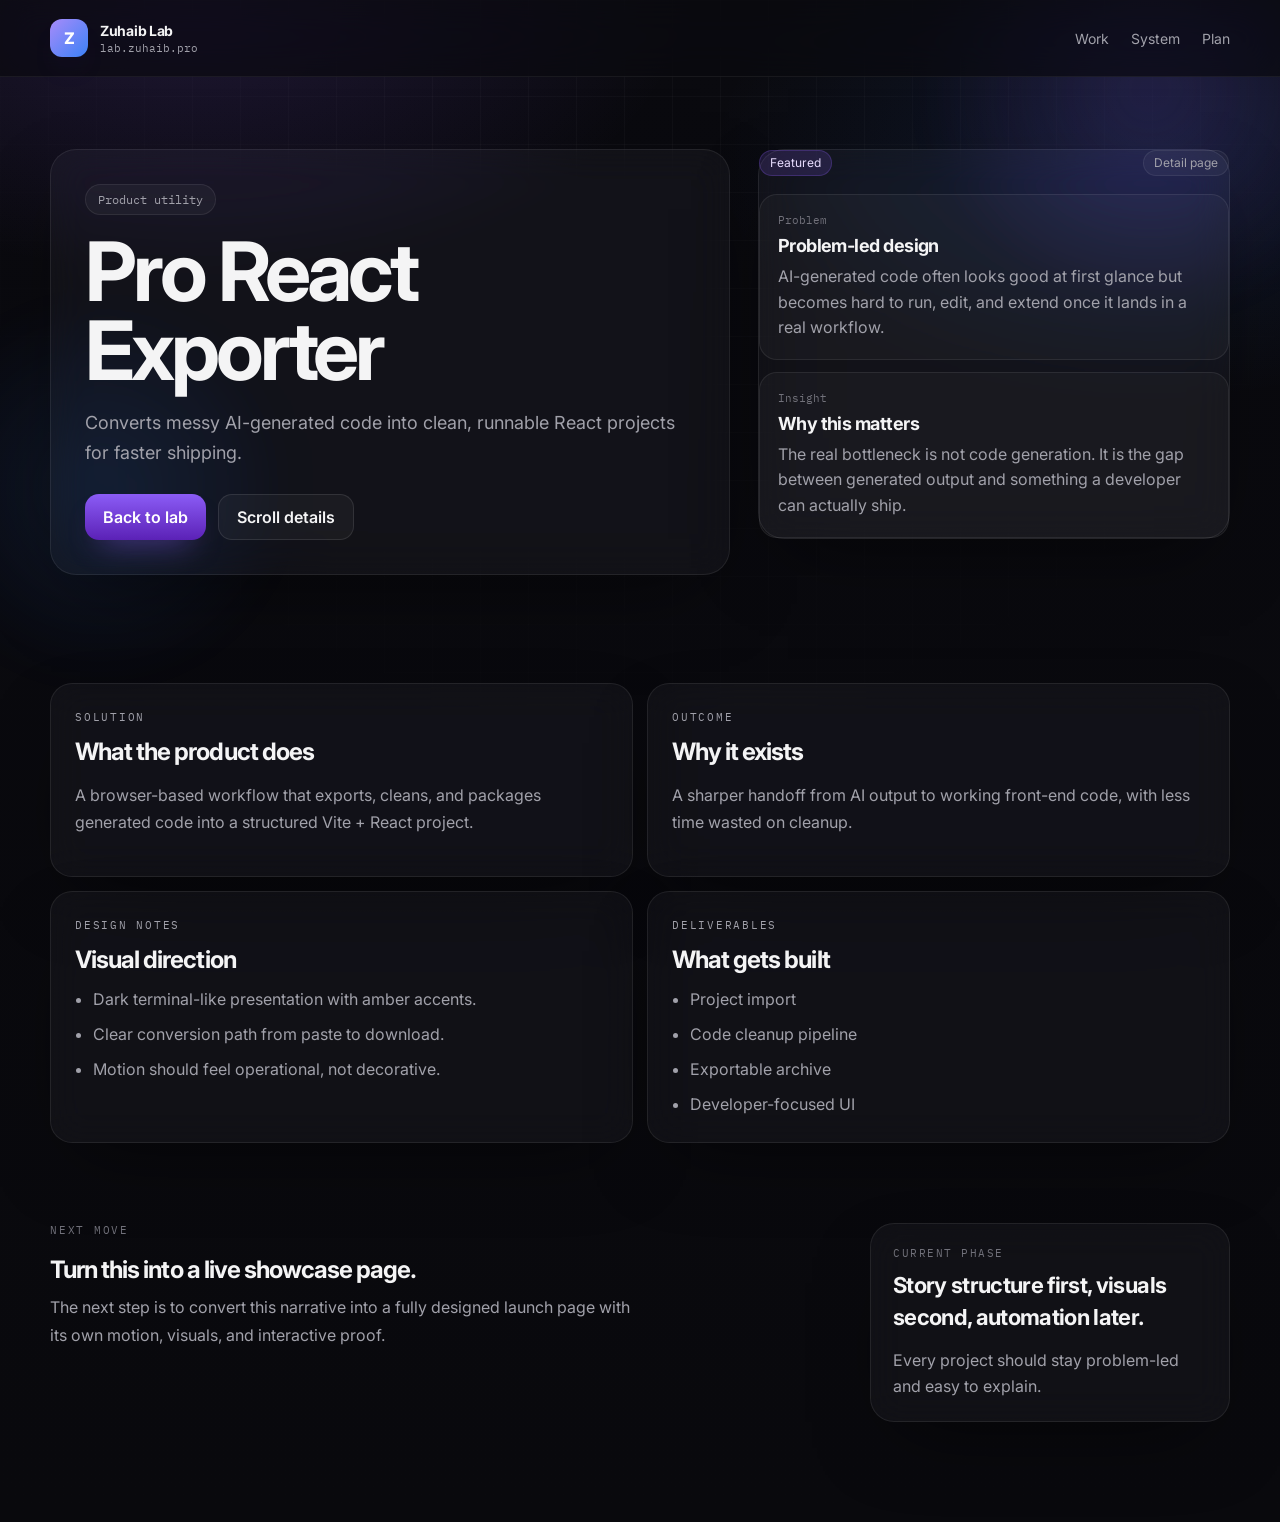
==== project.html @ be7b9909 "Initial lab shell" ====
<!doctype html>
<html lang="en">
  <head>
    <meta charset="utf-8" />
    <meta name="viewport" content="width=device-width, initial-scale=1" />
    <meta name="theme-color" content="#0a0a0f" />
    <title>Lab Project | Zuhaib Akram</title>
    <meta name="description" content="Project detail page for lab.zuhaib.pro" />
    <link rel="preconnect" href="https://fonts.googleapis.com" />
    <link rel="preconnect" href="https://fonts.gstatic.com" crossorigin />
    <link
      href="https://fonts.googleapis.com/css2?family=Inter:wght@400;500;600;700;800&family=IBM+Plex+Mono:wght@400;500;600&display=swap"
      rel="stylesheet"
    />
    <link rel="stylesheet" href="./styles.css" />
  </head>
  <body class="project-page">
    <div class="bg-grid"></div>
    <div class="bg-orb orb-a"></div>
    <div class="bg-orb orb-b"></div>

    <header class="topbar">
      <div class="wrap topbar-inner">
        <a class="brand" href="./index.html">
          <span class="brand-mark">Z</span>
          <span>
            <strong>Zuhaib Lab</strong>
            <small>lab.zuhaib.pro</small>
          </span>
        </a>
        <nav class="nav">
          <a href="./index.html#work">Work</a>
          <a href="./index.html#system">System</a>
          <a href="./index.html#plan">Plan</a>
        </nav>
      </div>
    </header>

    <main class="project-shell">
      <section class="project-hero">
        <div class="wrap project-hero-grid">
          <div class="project-hero-copy">
            <p class="eyebrow" id="project-category">Loading category...</p>
            <h1 id="project-title">Loading project...</h1>
            <p class="lede" id="project-summary"></p>
            <div class="hero-actions">
              <a class="btn btn-primary" href="./index.html#work">Back to lab</a>
              <a class="btn btn-secondary" href="#details">Scroll details</a>
            </div>
          </div>

          <aside class="project-hero-panel">
            <div class="panel-head">
              <span class="panel-pill" id="project-status">Status</span>
              <span class="panel-status">Detail page</span>
            </div>
            <div class="panel-stack">
              <article class="stat-card">
                <span>Problem</span>
                <strong id="project-problem-title">Problem-led design</strong>
                <p id="project-problem"></p>
              </article>
              <article class="stat-card">
                <span>Insight</span>
                <strong>Why this matters</strong>
                <p id="project-insight"></p>
              </article>
            </div>
          </aside>
        </div>
      </section>

      <section class="section" id="details">
        <div class="wrap project-detail-grid">
          <article class="detail-card">
            <p class="kicker">Solution</p>
            <h2>What the product does</h2>
            <p id="project-solution"></p>
          </article>

          <article class="detail-card">
            <p class="kicker">Outcome</p>
            <h2>Why it exists</h2>
            <p id="project-outcome"></p>
          </article>

          <article class="detail-card">
            <p class="kicker">Design notes</p>
            <h2>Visual direction</h2>
            <ul id="project-design-notes"></ul>
          </article>

          <article class="detail-card">
            <p class="kicker">Deliverables</p>
            <h2>What gets built</h2>
            <ul id="project-deliverables"></ul>
          </article>
        </div>
      </section>

      <section class="section">
        <div class="wrap cta-block">
          <div>
            <p class="kicker">Next move</p>
            <h2>Turn this into a live showcase page.</h2>
            <p class="section-copy">
              The next step is to convert this narrative into a fully designed
              launch page with its own motion, visuals, and interactive proof.
            </p>
          </div>
          <div class="cta-box">
            <p>Current phase</p>
            <strong>Story structure first, visuals second, automation later.</strong>
            <span>Every project should stay problem-led and easy to explain.</span>
          </div>
        </div>
      </section>
    </main>

    <script src="./projects-data.js"></script>
    <script src="./project.js"></script>
  </body>
</html>
---- styles.css ----
:root {
  --bg: #0a0a0f;
  --bg-soft: #11111a;
  --surface: rgba(255, 255, 255, 0.04);
  --surface-strong: rgba(255, 255, 255, 0.08);
  --line: rgba(255, 255, 255, 0.08);
  --line-strong: rgba(255, 255, 255, 0.14);
  --text: #f4f4f5;
  --text-soft: #a1a1aa;
  --text-faint: #71717a;
  --accent: #8b5cf6;
  --accent-2: #3b82f6;
  --accent-3: #10b981;
  --warn: #f59e0b;
  --maxw: 1180px;
  --radius-lg: 26px;
  --radius-md: 18px;
  --radius-sm: 14px;
  --shadow: 0 30px 80px -30px rgba(0, 0, 0, 0.6);
  --ease: cubic-bezier(0.22, 1, 0.36, 1);
}

* {
  box-sizing: border-box;
}

html {
  scroll-behavior: smooth;
  -webkit-text-size-adjust: 100%;
}

body {
  margin: 0;
  font-family: "Inter", system-ui, -apple-system, BlinkMacSystemFont, "Segoe UI", sans-serif;
  color: var(--text);
  background:
    radial-gradient(900px 500px at 15% 0%, rgba(139, 92, 246, 0.16), transparent 55%),
    radial-gradient(800px 450px at 90% 10%, rgba(59, 130, 246, 0.12), transparent 55%),
    linear-gradient(180deg, #0a0a0f 0%, #09090d 100%);
  overflow-x: hidden;
  -webkit-font-smoothing: antialiased;
  text-rendering: optimizeLegibility;
}

a {
  color: inherit;
  text-decoration: none;
}

img {
  display: block;
  max-width: 100%;
}

.mono {
  font-family: "IBM Plex Mono", ui-monospace, SFMono-Regular, Menlo, monospace;
}

.wrap {
  width: min(var(--maxw), calc(100% - 40px));
  margin: 0 auto;
}

.bg-grid {
  position: fixed;
  inset: 0;
  background-image:
    linear-gradient(rgba(255, 255, 255, 0.03) 1px, transparent 1px),
    linear-gradient(90deg, rgba(255, 255, 255, 0.03) 1px, transparent 1px);
  background-size: 48px 48px;
  mask-image: radial-gradient(circle at 50% 0%, black 0%, transparent 80%);
  pointer-events: none;
  z-index: -2;
}

.bg-orb {
  position: fixed;
  border-radius: 999px;
  filter: blur(18px);
  pointer-events: none;
  z-index: -1;
  opacity: 0.65;
}

.orb-a {
  width: 540px;
  height: 540px;
  background: radial-gradient(circle, rgba(139, 92, 246, 0.25), transparent 62%);
  top: -180px;
  right: -140px;
}

.orb-b {
  width: 440px;
  height: 440px;
  background: radial-gradient(circle, rgba(59, 130, 246, 0.18), transparent 65%);
  left: -120px;
  top: 30%;
}

.topbar {
  position: sticky;
  top: 0;
  z-index: 20;
  backdrop-filter: blur(18px) saturate(160%);
  background: rgba(10, 10, 15, 0.72);
  border-bottom: 1px solid rgba(255, 255, 255, 0.06);
}

.topbar-inner {
  min-height: 76px;
  display: flex;
  align-items: center;
  justify-content: space-between;
  gap: 20px;
}

.brand {
  display: inline-flex;
  align-items: center;
  gap: 12px;
}

.brand-mark {
  width: 38px;
  height: 38px;
  border-radius: 12px;
  display: grid;
  place-items: center;
  background: linear-gradient(135deg, #a78bfa, #3b82f6);
  color: white;
  font-weight: 800;
  box-shadow: 0 16px 30px -16px rgba(139, 92, 246, 0.7);
}

.brand strong {
  display: block;
  font-size: 14px;
  letter-spacing: -0.02em;
}

.brand small {
  display: block;
  color: var(--text-soft);
  font-family: "IBM Plex Mono", monospace;
  font-size: 11px;
  margin-top: 2px;
}

.nav {
  display: flex;
  align-items: center;
  gap: 22px;
  color: var(--text-soft);
  font-size: 14px;
}

.nav a {
  transition: color 180ms var(--ease), transform 180ms var(--ease);
}

.nav a:hover {
  color: var(--text);
  transform: translateY(-1px);
}

.hero {
  padding: 72px 0 36px;
}

.hero-grid {
  display: grid;
  grid-template-columns: minmax(0, 1.18fr) minmax(320px, 0.82fr);
  gap: 28px;
  align-items: start;
}

.hero-copy,
.hero-panel,
.project-card,
.system-card,
.timeline-item,
.cta-box {
  backdrop-filter: blur(18px) saturate(140%);
  background: rgba(255, 255, 255, 0.035);
  border: 1px solid rgba(255, 255, 255, 0.08);
  box-shadow: var(--shadow);
}

.hero-copy {
  padding: 34px;
  border-radius: var(--radius-lg);
}

.eyebrow {
  margin: 0 0 18px;
  display: inline-flex;
  align-items: center;
  gap: 10px;
  padding: 7px 12px;
  border-radius: 999px;
  background: rgba(255, 255, 255, 0.04);
  border: 1px solid rgba(255, 255, 255, 0.08);
  color: var(--text-soft);
  font-size: 12px;
  font-family: "IBM Plex Mono", monospace;
}

.dot {
  width: 8px;
  height: 8px;
  border-radius: 999px;
  background: var(--accent-3);
  box-shadow: 0 0 0 0 rgba(16, 185, 129, 0.6);
  animation: pulse 1.8s infinite;
}

@keyframes pulse {
  0% { box-shadow: 0 0 0 0 rgba(16, 185, 129, 0.55); }
  70% { box-shadow: 0 0 0 10px rgba(16, 185, 129, 0); }
  100% { box-shadow: 0 0 0 0 rgba(16, 185, 129, 0); }
}

.hero h1 {
  margin: 0;
  font-size: clamp(44px, 6.5vw, 82px);
  line-height: 0.96;
  letter-spacing: -0.05em;
  max-width: 11ch;
}

.hero h1 span {
  color: transparent;
  background: linear-gradient(90deg, #fff, #b4b4c4 55%, #7c3aed 100%);
  -webkit-background-clip: text;
  background-clip: text;
}

.lede {
  max-width: 60ch;
  color: var(--text-soft);
  font-size: 18px;
  line-height: 1.65;
  margin: 18px 0 0;
}

.hero-actions {
  display: flex;
  gap: 12px;
  flex-wrap: wrap;
  margin-top: 26px;
}

.btn {
  display: inline-flex;
  align-items: center;
  justify-content: center;
  min-height: 46px;
  padding: 0 18px;
  border-radius: 14px;
  font-weight: 600;
  transition: transform 180ms var(--ease), border-color 180ms var(--ease), background 180ms var(--ease);
}

.btn:hover {
  transform: translateY(-1px);
}

.btn-primary {
  background: linear-gradient(180deg, #8b5cf6, #5b21b6);
  color: white;
  box-shadow: 0 16px 30px -16px rgba(139, 92, 246, 0.7);
}

.btn-secondary {
  background: rgba(255, 255, 255, 0.04);
  border: 1px solid rgba(255, 255, 255, 0.1);
  color: var(--text);
}

.hero-meta {
  display: grid;
  grid-template-columns: repeat(3, minmax(0, 1fr));
  gap: 12px;
  margin-top: 28px;
}

.hero-meta > div {
  padding: 14px 14px 16px;
  border-radius: 16px;
  background: rgba(255, 255, 255, 0.03);
  border: 1px solid rgba(255, 255, 255, 0.08);
}

.meta-label {
  display: block;
  color: var(--text-faint);
  font-family: "IBM Plex Mono", monospace;
  font-size: 11px;
  text-transform: uppercase;
  letter-spacing: 0.12em;
  margin-bottom: 8px;
}

.hero-meta strong {
  font-size: 14px;
  line-height: 1.35;
}

.hero-panel {
  border-radius: var(--radius-lg);
  padding: 22px;
  position: relative;
  overflow: hidden;
}

.hero-panel::before {
  content: "";
  position: absolute;
  inset: 0;
  background:
    radial-gradient(460px 200px at 80% 0%, rgba(139, 92, 246, 0.12), transparent 60%),
    radial-gradient(360px 180px at 10% 100%, rgba(59, 130, 246, 0.1), transparent 62%);
  pointer-events: none;
}

.panel-head,
.panel-stack,
.cta-block,
.section-head,
.timeline-item {
  position: relative;
  z-index: 1;
}

.panel-head {
  display: flex;
  align-items: center;
  justify-content: space-between;
  gap: 12px;
  margin-bottom: 18px;
}

.panel-pill,
.panel-status,
.status,
.type {
  display: inline-flex;
  align-items: center;
  padding: 6px 10px;
  border-radius: 999px;
  font-size: 12px;
  line-height: 1;
}

.panel-pill,
.status {
  background: rgba(139, 92, 246, 0.16);
  border: 1px solid rgba(139, 92, 246, 0.25);
  color: #e9ddff;
}

.panel-status,
.type {
  background: rgba(255, 255, 255, 0.04);
  border: 1px solid rgba(255, 255, 255, 0.08);
  color: var(--text-soft);
}

.panel-stack {
  display: grid;
  gap: 12px;
}

.stat-card {
  padding: 18px;
  border-radius: 18px;
  background: rgba(255, 255, 255, 0.03);
  border: 1px solid rgba(255, 255, 255, 0.08);
}

.stat-card span {
  display: block;
  color: var(--text-faint);
  font-family: "IBM Plex Mono", monospace;
  font-size: 11px;
  margin-bottom: 8px;
}

.stat-card strong {
  display: block;
  font-size: 18px;
  letter-spacing: -0.03em;
}

.stat-card p {
  margin: 8px 0 0;
  color: var(--text-soft);
  line-height: 1.6;
}

.section {
  padding: 72px 0 0;
}

.section-alt {
  padding-bottom: 28px;
}

.section-head {
  display: flex;
  align-items: end;
  justify-content: space-between;
  gap: 24px;
  margin-bottom: 24px;
}

.kicker {
  margin: 0 0 10px;
  color: var(--text-faint);
  font-family: "IBM Plex Mono", monospace;
  text-transform: uppercase;
  letter-spacing: 0.16em;
  font-size: 11px;
}

.section-head h2 {
  margin: 0;
  font-size: clamp(28px, 3.8vw, 42px);
  line-height: 1.04;
  letter-spacing: -0.04em;
}

.section-copy {
  margin: 0;
  max-width: 58ch;
  color: var(--text-soft);
  line-height: 1.7;
}

.project-grid {
  display: grid;
  grid-template-columns: repeat(12, minmax(0, 1fr));
  gap: 14px;
}

.project-card {
  border-radius: 24px;
  padding: 22px;
  min-height: 240px;
  display: flex;
  flex-direction: column;
  justify-content: space-between;
  transition: transform 220ms var(--ease), border-color 220ms var(--ease);
}

.project-card:hover {
  transform: translateY(-4px);
  border-color: rgba(255, 255, 255, 0.16);
}

.project-a { grid-column: span 7; background: linear-gradient(135deg, rgba(59, 130, 246, 0.12), rgba(139, 92, 246, 0.09)); }
.project-b { grid-column: span 5; background: linear-gradient(135deg, rgba(16, 185, 129, 0.12), rgba(59, 130, 246, 0.08)); }
.project-c { grid-column: span 4; background: linear-gradient(135deg, rgba(245, 158, 11, 0.12), rgba(139, 92, 246, 0.08)); }
.project-d { grid-column: span 4; background: linear-gradient(135deg, rgba(244, 63, 94, 0.1), rgba(59, 130, 246, 0.08)); }
.project-e { grid-column: span 4; background: linear-gradient(135deg, rgba(56, 189, 248, 0.12), rgba(139, 92, 246, 0.08)); }
.project-f { grid-column: span 12; background: linear-gradient(135deg, rgba(255, 255, 255, 0.045), rgba(139, 92, 246, 0.06)); min-height: 180px; }

.card-top,
.card-foot {
  display: flex;
  align-items: center;
  justify-content: space-between;
  gap: 12px;
}

.project-card h3 {
  margin: 20px 0 10px;
  font-size: 28px;
  letter-spacing: -0.04em;
}

.project-card p {
  margin: 0;
  max-width: 55ch;
  color: var(--text-soft);
  line-height: 1.65;
}

.card-foot {
  margin-top: 22px;
  color: var(--text-faint);
  font-size: 13px;
  gap: 14px;
}

.card-foot a {
  color: #ffffff;
  font-weight: 600;
}

.system-grid {
  display: grid;
  grid-template-columns: repeat(4, minmax(0, 1fr));
  gap: 14px;
}

.system-card {
  border-radius: 22px;
  padding: 22px;
}

.index {
  display: inline-flex;
  align-items: center;
  justify-content: center;
  width: 38px;
  height: 38px;
  border-radius: 12px;
  background: rgba(255, 255, 255, 0.04);
  border: 1px solid rgba(255, 255, 255, 0.08);
  color: var(--text-soft);
  font-family: "IBM Plex Mono", monospace;
  font-size: 12px;
}

.system-card h3,
.timeline-item h3,
.cta-block h2 {
  margin: 18px 0 10px;
  letter-spacing: -0.04em;
}

.system-card p,
.timeline-item p {
  margin: 0;
  color: var(--text-soft);
  line-height: 1.65;
}

.timeline {
  display: grid;
  grid-template-columns: repeat(2, minmax(0, 1fr));
  gap: 14px;
}

.timeline-item {
  display: grid;
  grid-template-columns: 120px minmax(0, 1fr);
  gap: 18px;
  padding: 22px;
  border-radius: 22px;
}

.time {
  display: inline-flex;
  align-items: flex-start;
  font-family: "IBM Plex Mono", monospace;
  color: var(--text-faint);
  font-size: 12px;
  text-transform: uppercase;
  letter-spacing: 0.14em;
  margin-top: 4px;
}

.cta-block {
  display: grid;
  grid-template-columns: minmax(0, 1fr) 360px;
  gap: 18px;
  align-items: stretch;
  padding-bottom: 72px;
}

.cta-box {
  border-radius: 24px;
  padding: 22px;
}

.cta-box p {
  margin: 0 0 10px;
  color: var(--text-faint);
  font-family: "IBM Plex Mono", monospace;
  text-transform: uppercase;
  letter-spacing: 0.14em;
  font-size: 11px;
}

.cta-box strong {
  display: block;
  font-size: 22px;
  line-height: 1.45;
  letter-spacing: -0.03em;
}

.cta-box span {
  display: block;
  margin-top: 14px;
  color: var(--text-soft);
  line-height: 1.6;
}

.footer {
  padding: 16px 0 40px;
  color: var(--text-faint);
  display: flex;
  align-items: center;
  justify-content: space-between;
  gap: 18px;
  flex-wrap: wrap;
  border-top: 1px solid rgba(255, 255, 255, 0.06);
}

.footer p {
  margin: 0;
}

/* PROJECT DETAIL PAGE */
.project-page .project-shell {
  padding-bottom: 28px;
}

.project-hero {
  padding: 72px 0 36px;
}

.project-hero-grid {
  display: grid;
  grid-template-columns: minmax(0, 1.18fr) minmax(320px, 0.82fr);
  gap: 28px;
  align-items: start;
}

.project-hero-copy,
.project-hero-panel,
.detail-card {
  backdrop-filter: blur(18px) saturate(140%);
  background: rgba(255, 255, 255, 0.035);
  border: 1px solid rgba(255, 255, 255, 0.08);
  box-shadow: var(--shadow);
}

.project-hero-copy,
.project-hero-panel {
  border-radius: var(--radius-lg);
}

.project-hero-copy {
  padding: 34px;
}

.project-hero h1 {
  margin: 0;
  font-size: clamp(44px, 6.5vw, 82px);
  line-height: 0.96;
  letter-spacing: -0.05em;
  max-width: 12ch;
}

.project-detail-grid {
  display: grid;
  grid-template-columns: repeat(2, minmax(0, 1fr));
  gap: 14px;
}

.detail-card {
  border-radius: 22px;
  padding: 24px;
}

.detail-card h2 {
  margin: 0 0 12px;
  font-size: 24px;
  letter-spacing: -0.04em;
}

.detail-card p,
.detail-card li {
  color: var(--text-soft);
  line-height: 1.7;
}

.detail-card ul {
  margin: 0;
  padding-left: 18px;
  display: grid;
  gap: 8px;
}

.project-page .cta-block {
  padding-top: 8px;
}

@media (max-width: 1100px) {
  .project-hero-grid {
    grid-template-columns: 1fr;
  }

  .project-detail-grid {
    grid-template-columns: 1fr;
  }
}

@media (max-width: 1100px) {
  .hero-grid,
  .cta-block {
    grid-template-columns: 1fr;
  }

  .system-grid {
    grid-template-columns: repeat(2, minmax(0, 1fr));
  }

  .timeline {
    grid-template-columns: 1fr;
  }

  .project-a,
  .project-b,
  .project-c,
  .project-d,
  .project-e,
  .project-f {
    grid-column: span 12;
  }
}

@media (max-width: 760px) {
  .wrap {
    width: min(var(--maxw), calc(100% - 28px));
  }

  .topbar-inner {
    flex-direction: column;
    align-items: flex-start;
    padding: 14px 0;
  }

  .nav {
    gap: 16px;
    flex-wrap: wrap;
  }

  .hero {
    padding-top: 42px;
  }

  .hero-copy,
  .hero-panel,
  .project-card,
  .system-card,
  .timeline-item,
  .cta-box {
    border-radius: 20px;
  }

  .hero-copy {
    padding: 24px;
  }

  .hero h1 {
    max-width: 100%;
  }

  .hero-meta {
    grid-template-columns: 1fr;
  }

  .project-card h3 {
    font-size: 24px;
  }

  .section-head {
    flex-direction: column;
    align-items: flex-start;
  }

  .system-grid {
    grid-template-columns: 1fr;
  }

  .timeline-item {
    grid-template-columns: 1fr;
  }
}
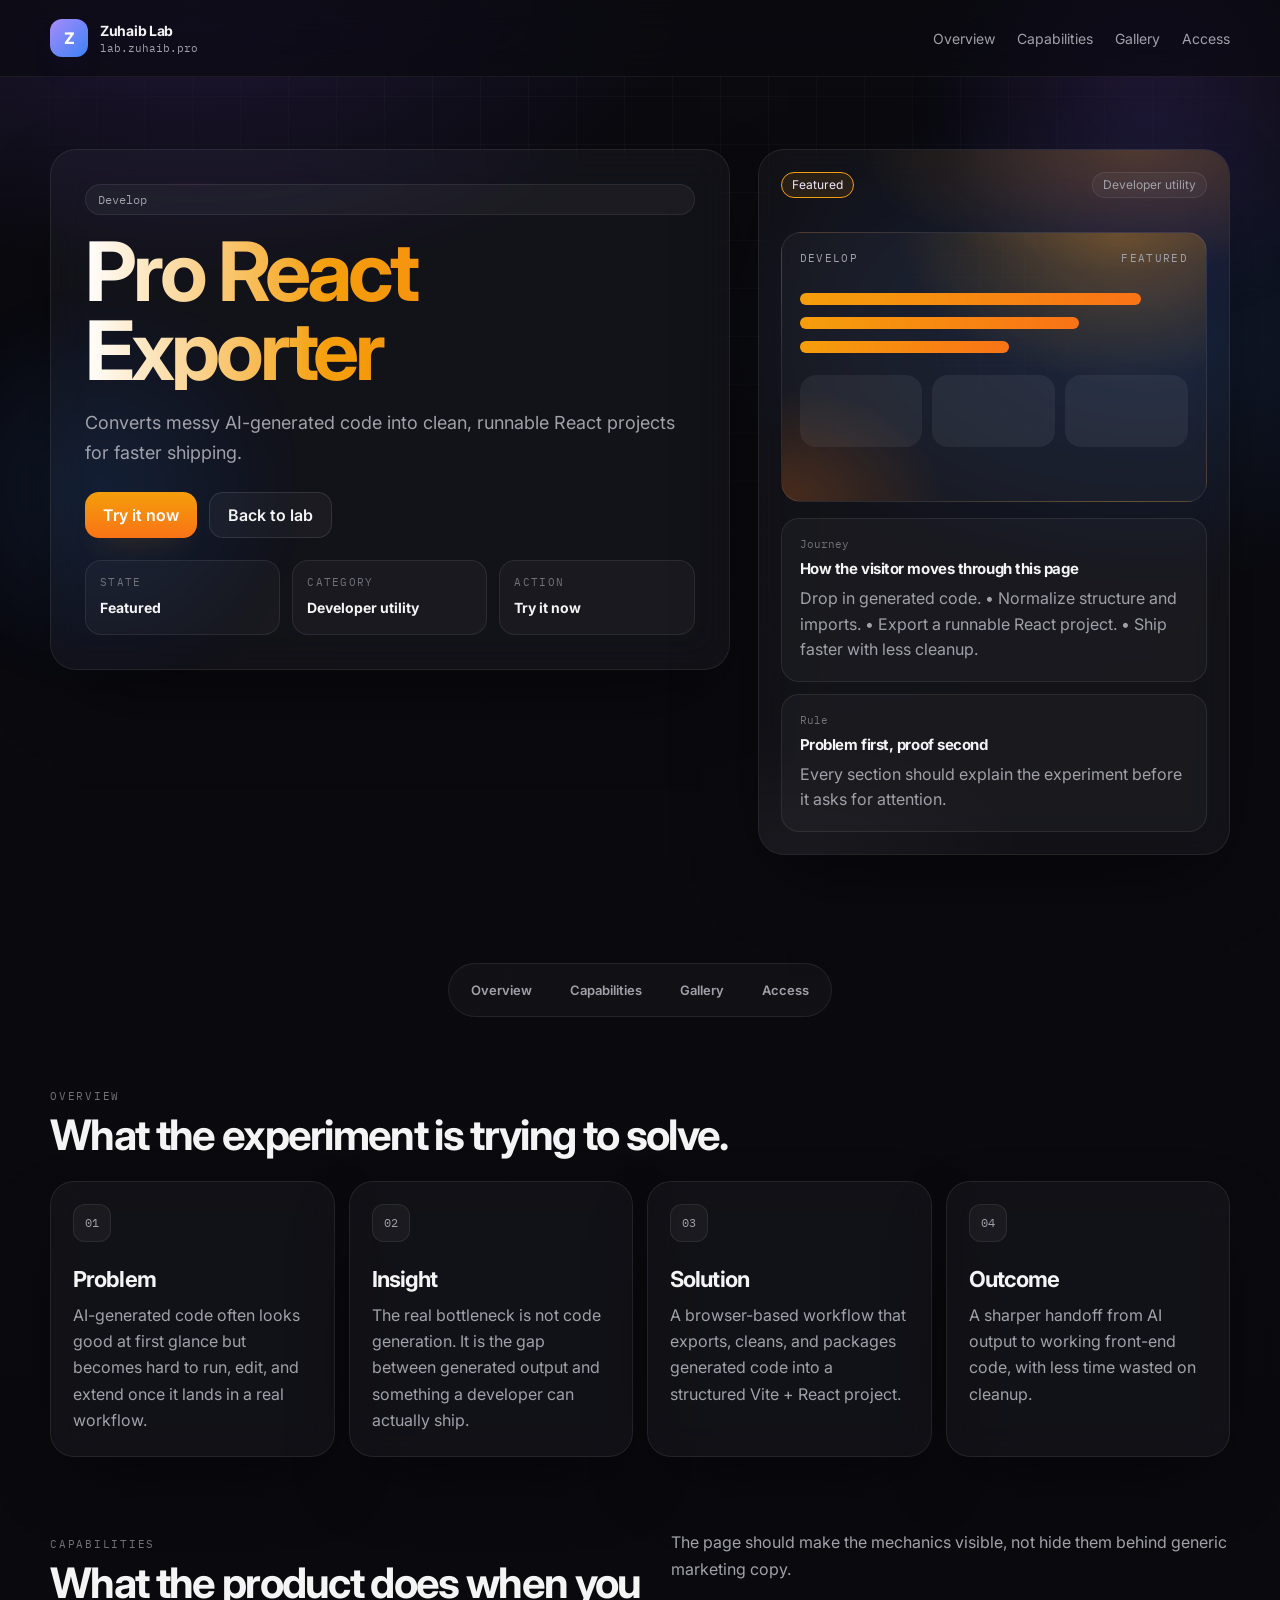
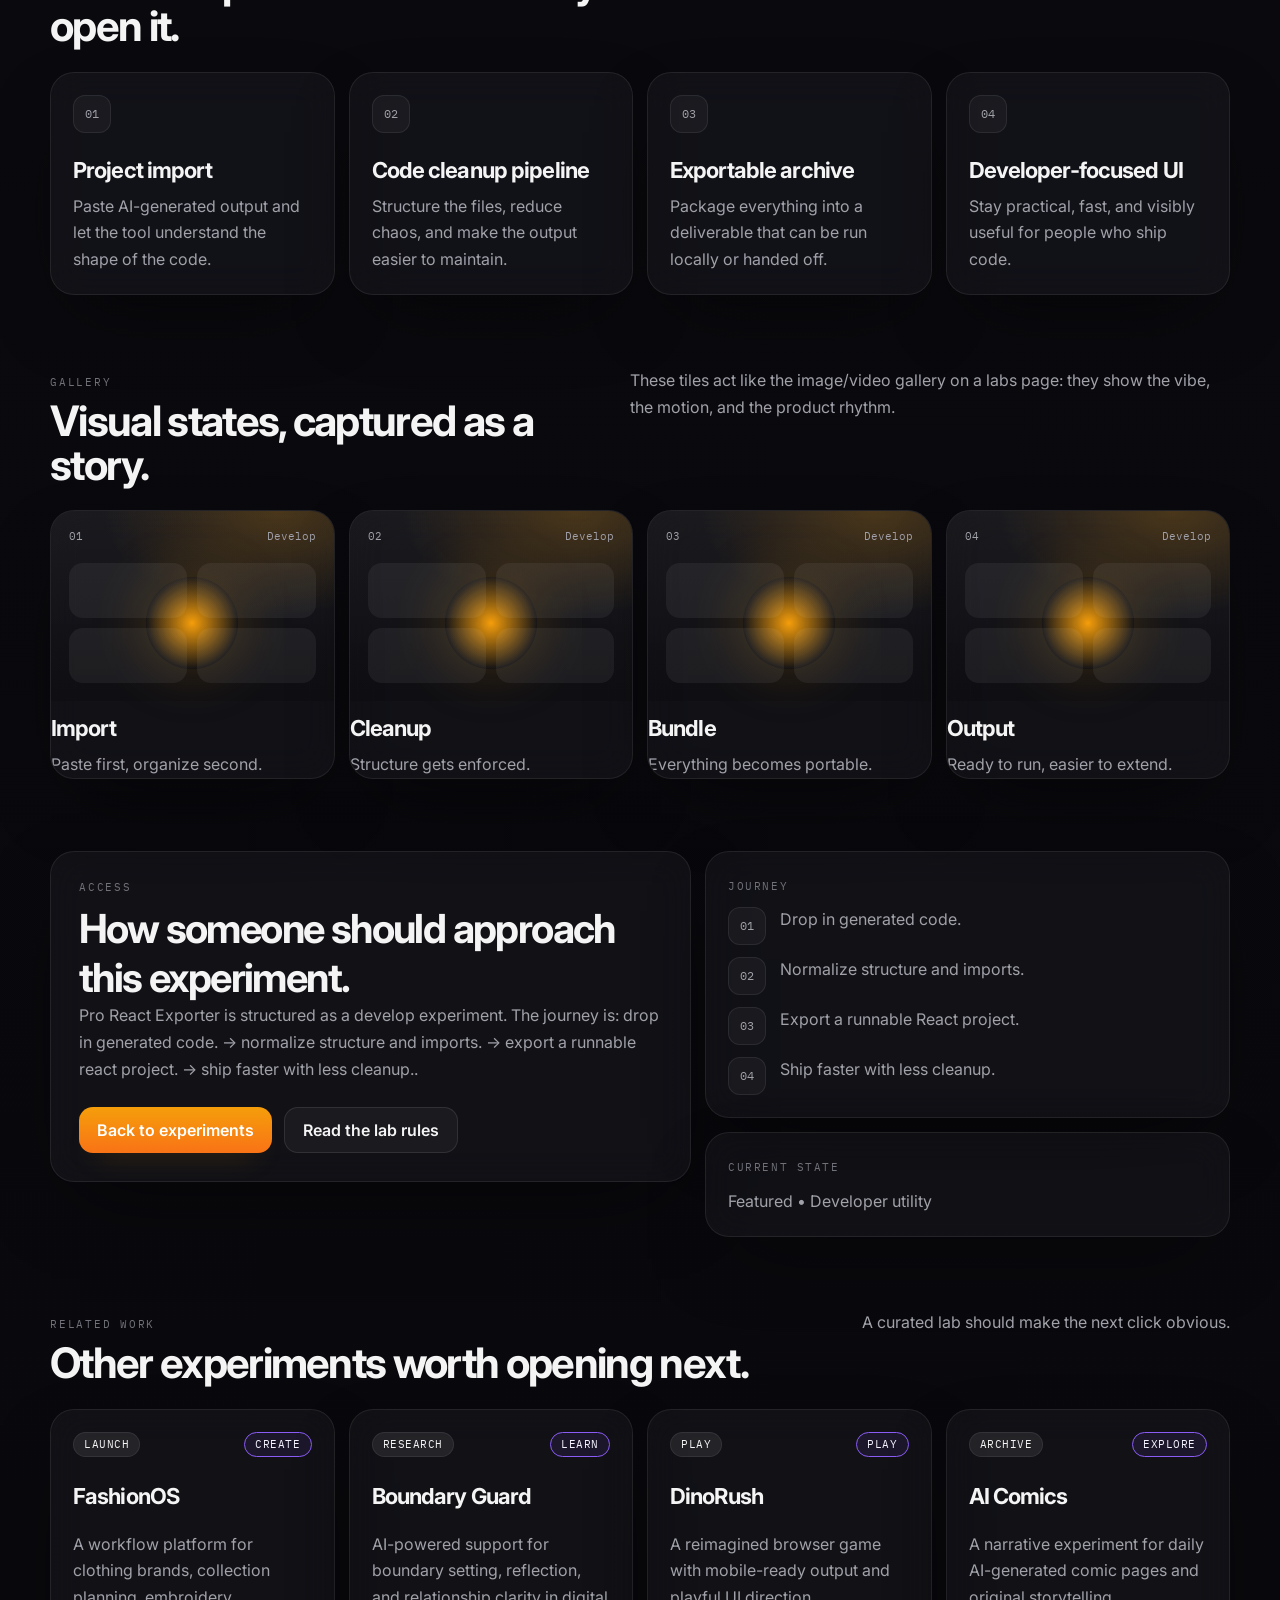
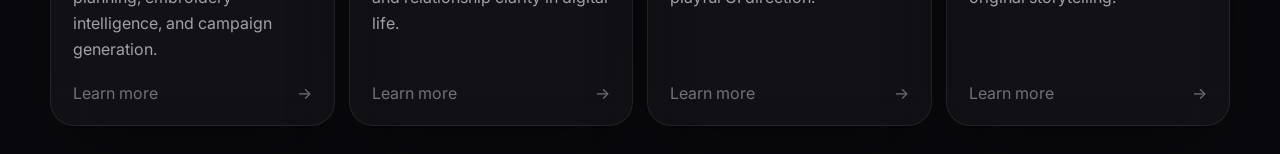
==== commit 8ae8181c: "Align lab UI with experiment showcase flow" ====
--- a/project.html
+++ b/project.html
@@ -29,9 +29,10 @@
           </span>
         </a>
         <nav class="nav">
-          <a href="./index.html#work">Work</a>
-          <a href="./index.html#system">System</a>
-          <a href="./index.html#plan">Plan</a>
+          <a href="#overview">Overview</a>
+          <a href="#capabilities">Capabilities</a>
+          <a href="#gallery">Gallery</a>
+          <a href="#access">Access</a>
         </nav>
       </div>
     </header>
@@ -40,79 +41,144 @@
       <section class="project-hero">
         <div class="wrap project-hero-grid">
           <div class="project-hero-copy">
-            <p class="eyebrow" id="project-category">Loading category...</p>
+            <p class="eyebrow" id="project-track">Loading track...</p>
             <h1 id="project-title">Loading project...</h1>
             <p class="lede" id="project-summary"></p>
             <div class="hero-actions">
-              <a class="btn btn-primary" href="./index.html#work">Back to lab</a>
-              <a class="btn btn-secondary" href="#details">Scroll details</a>
+              <a class="btn btn-primary" id="project-action-link" href="#access">Explore now</a>
+              <a class="btn btn-secondary" href="./index.html#experiments">Back to lab</a>
+            </div>
+            <div class="hero-meta project-meta">
+              <div>
+                <span class="meta-label">State</span>
+                <strong id="project-status">Loading state...</strong>
+              </div>
+              <div>
+                <span class="meta-label">Category</span>
+                <strong id="project-category">Loading category...</strong>
+              </div>
+              <div>
+                <span class="meta-label">Action</span>
+                <strong id="project-action-label">Loading action...</strong>
+              </div>
             </div>
           </div>
 
           <aside class="project-hero-panel">
             <div class="panel-head">
-              <span class="panel-pill" id="project-status">Status</span>
-              <span class="panel-status">Detail page</span>
+              <span class="panel-pill" id="project-status-pill">Status</span>
+              <span class="panel-status" id="project-action-note">Detail page</span>
             </div>
+            <div id="project-hero-preview" class="project-hero-preview"></div>
             <div class="panel-stack">
               <article class="stat-card">
-                <span>Problem</span>
-                <strong id="project-problem-title">Problem-led design</strong>
-                <p id="project-problem"></p>
+                <span>Journey</span>
+                <strong>How the visitor moves through this page</strong>
+                <p id="project-journey-note"></p>
               </article>
               <article class="stat-card">
-                <span>Insight</span>
-                <strong>Why this matters</strong>
-                <p id="project-insight"></p>
+                <span>Rule</span>
+                <strong>Problem first, proof second</strong>
+                <p>Every section should explain the experiment before it asks for attention.</p>
               </article>
             </div>
           </aside>
         </div>
       </section>
 
-      <section class="section" id="details">
-        <div class="wrap project-detail-grid">
-          <article class="detail-card">
-            <p class="kicker">Solution</p>
-            <h2>What the product does</h2>
-            <p id="project-solution"></p>
-          </article>
-
-          <article class="detail-card">
-            <p class="kicker">Outcome</p>
-            <h2>Why it exists</h2>
-            <p id="project-outcome"></p>
-          </article>
-
-          <article class="detail-card">
-            <p class="kicker">Design notes</p>
-            <h2>Visual direction</h2>
-            <ul id="project-design-notes"></ul>
-          </article>
-
-          <article class="detail-card">
-            <p class="kicker">Deliverables</p>
-            <h2>What gets built</h2>
-            <ul id="project-deliverables"></ul>
-          </article>
+      <section class="section project-tabs" aria-label="Project sections">
+        <div class="wrap subnav">
+          <a href="#overview">Overview</a>
+          <a href="#capabilities">Capabilities</a>
+          <a href="#gallery">Gallery</a>
+          <a href="#access">Access</a>
         </div>
       </section>
 
-      <section class="section">
-        <div class="wrap cta-block">
-          <div>
-            <p class="kicker">Next move</p>
-            <h2>Turn this into a live showcase page.</h2>
+      <section class="section" id="overview">
+        <div class="wrap">
+          <div class="section-head">
+            <div>
+              <p class="kicker">Overview</p>
+              <h2>What the experiment is trying to solve.</h2>
+            </div>
+            <p class="section-copy" id="project-overview-copy"></p>
+          </div>
+
+          <div id="overview-grid" class="overview-grid"></div>
+        </div>
+      </section>
+
+      <section class="section" id="capabilities">
+        <div class="wrap">
+          <div class="section-head">
+            <div>
+              <p class="kicker">Capabilities</p>
+              <h2>What the product does when you open it.</h2>
+            </div>
             <p class="section-copy">
-              The next step is to convert this narrative into a fully designed
-              launch page with its own motion, visuals, and interactive proof.
+              The page should make the mechanics visible, not hide them behind generic marketing copy.
             </p>
           </div>
-          <div class="cta-box">
-            <p>Current phase</p>
-            <strong>Story structure first, visuals second, automation later.</strong>
-            <span>Every project should stay problem-led and easy to explain.</span>
+
+          <div id="capabilities-grid" class="capabilities-grid"></div>
+        </div>
+      </section>
+
+      <section class="section" id="gallery">
+        <div class="wrap">
+          <div class="section-head">
+            <div>
+              <p class="kicker">Gallery</p>
+              <h2>Visual states, captured as a story.</h2>
+            </div>
+            <p class="section-copy">
+              These tiles act like the image/video gallery on a labs page: they show the vibe, the motion, and the product rhythm.
+            </p>
           </div>
+
+          <div id="gallery-grid" class="gallery-grid"></div>
+        </div>
+      </section>
+
+      <section class="section" id="access">
+        <div class="wrap access-grid">
+          <article class="access-card">
+            <p class="kicker">Access</p>
+            <h2>How someone should approach this experiment.</h2>
+            <p id="project-access-copy" class="section-copy"></p>
+            <div class="hero-actions">
+              <a class="btn btn-primary" id="project-secondary-action" href="./index.html#experiments">Continue browsing</a>
+              <a class="btn btn-secondary" href="./index.html#about">Read the lab rules</a>
+            </div>
+          </article>
+
+          <aside class="access-side">
+            <article class="access-panel">
+              <span class="panel-label">Journey</span>
+              <div id="journey-list" class="journey-list"></div>
+            </article>
+            <article class="access-panel">
+              <span class="panel-label">Current state</span>
+              <p id="project-access-note"></p>
+            </article>
+          </aside>
+        </div>
+      </section>
+
+      <section class="section" id="related">
+        <div class="wrap">
+          <div class="section-head">
+            <div>
+              <p class="kicker">Related work</p>
+              <h2>Other experiments worth opening next.</h2>
+            </div>
+            <p class="section-copy">
+              A curated lab should make the next click obvious.
+            </p>
+          </div>
+
+          <div id="related-grid" class="related-grid"></div>
         </div>
       </section>
     </main>
--- a/styles.css
+++ b/styles.css
@@ -18,6 +18,10 @@
   --radius-sm: 14px;
   --shadow: 0 30px 80px -30px rgba(0, 0, 0, 0.6);
   --ease: cubic-bezier(0.22, 1, 0.36, 1);
+  --project-accent: #8b5cf6;
+  --project-accent-2: #3b82f6;
+  --project-glow: rgba(139, 92, 246, 0.22);
+  --project-panel: rgba(139, 92, 246, 0.10);
 }
 
 * {
@@ -648,6 +652,28 @@
   padding: 34px;
 }
 
+.project-hero-panel {
+  border-radius: var(--radius-lg);
+  padding: 22px;
+  position: relative;
+  overflow: hidden;
+}
+
+.project-hero-panel::before {
+  content: "";
+  position: absolute;
+  inset: 0;
+  background:
+    radial-gradient(460px 200px at 80% 0%, var(--project-glow), transparent 60%),
+    radial-gradient(360px 180px at 10% 100%, rgba(255, 255, 255, 0.03), transparent 62%);
+  pointer-events: none;
+}
+
+.project-hero-panel > * {
+  position: relative;
+  z-index: 1;
+}
+
 .project-hero h1 {
   margin: 0;
   font-size: clamp(44px, 6.5vw, 82px);
@@ -656,6 +682,17 @@
   max-width: 12ch;
 }
 
+.project-hero .eyebrow .dot {
+  background: var(--project-accent);
+}
+
+.project-hero h1 {
+  color: transparent;
+  background: linear-gradient(90deg, #fff 0%, var(--project-accent) 40%, var(--project-accent-2) 100%);
+  -webkit-background-clip: text;
+  background-clip: text;
+}
+
 .project-detail-grid {
   display: grid;
   grid-template-columns: repeat(2, minmax(0, 1fr));
@@ -688,6 +725,28 @@
 
 .project-page .cta-block {
   padding-top: 8px;
+}
+
+.project-page .panel-pill,
+.project-page .status {
+  background: var(--project-panel);
+  border: 1px solid var(--project-accent);
+  color: #efe7ff;
+}
+
+.project-page .btn-primary {
+  background: linear-gradient(180deg, var(--project-accent), var(--project-accent-2));
+  box-shadow: 0 16px 30px -16px var(--project-glow);
+}
+
+.project-page .project-hero-copy {
+  border-color: rgba(255, 255, 255, 0.08);
+}
+
+.project-page .project-hero-panel,
+.project-page .detail-card,
+.project-page .cta-box {
+  border-color: rgba(255, 255, 255, 0.08);
 }
 
 @media (max-width: 1100px) {
@@ -782,3 +841,753 @@
     grid-template-columns: 1fr;
   }
 }
+
+/* ========================= LAB.GOOGLE-STYLE LAYER ========================= */
+.featured-rail,
+.experiment-grid,
+.insight-grid,
+.overview-grid,
+.capabilities-grid,
+.gallery-grid,
+.access-grid,
+.related-grid {
+  display: grid;
+  gap: 14px;
+}
+
+.featured-rail,
+.experiment-grid,
+.related-grid {
+  grid-template-columns: repeat(12, minmax(0, 1fr));
+}
+
+.lab-card {
+  grid-column: span 3;
+  border-radius: 26px;
+  overflow: hidden;
+  background: rgba(255, 255, 255, 0.035);
+  border: 1px solid rgba(255, 255, 255, 0.08);
+  box-shadow: var(--shadow);
+  transition: transform 220ms var(--ease), border-color 220ms var(--ease), box-shadow 220ms var(--ease);
+}
+
+.lab-card:hover {
+  transform: translateY(-4px);
+  border-color: rgba(255, 255, 255, 0.14);
+  box-shadow: 0 40px 100px -36px rgba(0, 0, 0, 0.72);
+}
+
+.lab-card--featured {
+  min-height: 420px;
+}
+
+.lab-card--experiment {
+  min-height: 380px;
+}
+
+.lab-card-link {
+  display: flex;
+  flex-direction: column;
+  height: 100%;
+}
+
+.lab-card-visual {
+  min-height: 225px;
+  padding: 18px;
+  position: relative;
+  overflow: hidden;
+  border-bottom: 1px solid rgba(255, 255, 255, 0.08);
+  background:
+    radial-gradient(420px 220px at 80% 0%, var(--card-glow, rgba(139, 92, 246, 0.22)), transparent 60%),
+    linear-gradient(180deg, rgba(255, 255, 255, 0.04), rgba(0, 0, 0, 0.12));
+}
+
+.lab-card-visual::after {
+  content: "";
+  position: absolute;
+  inset: 0;
+  background-image:
+    linear-gradient(rgba(255, 255, 255, 0.05) 1px, transparent 1px),
+    linear-gradient(90deg, rgba(255, 255, 255, 0.05) 1px, transparent 1px);
+  background-size: 24px 24px;
+  opacity: 0.35;
+  mask-image: radial-gradient(circle at 50% 20%, black, transparent 78%);
+  pointer-events: none;
+}
+
+.lab-card-topline {
+  position: relative;
+  z-index: 1;
+  display: flex;
+  align-items: center;
+  justify-content: space-between;
+  gap: 10px;
+}
+
+.lab-chip {
+  display: inline-flex;
+  align-items: center;
+  padding: 6px 10px;
+  border-radius: 999px;
+  font-size: 11px;
+  line-height: 1;
+  letter-spacing: 0.05em;
+  text-transform: uppercase;
+  font-family: "IBM Plex Mono", monospace;
+}
+
+.lab-chip--status {
+  background: rgba(255, 255, 255, 0.08);
+  border: 1px solid rgba(255, 255, 255, 0.08);
+  color: var(--text);
+}
+
+.lab-chip--track {
+  background: color-mix(in srgb, var(--card-panel, rgba(139, 92, 246, 0.10)) 88%, transparent);
+  border: 1px solid var(--card-accent, #8b5cf6);
+  color: #f5f3ff;
+}
+
+.lab-card-copy {
+  padding: 18px;
+  display: flex;
+  flex-direction: column;
+  gap: 14px;
+  flex: 1;
+}
+
+.lab-card-head {
+  display: flex;
+  align-items: center;
+  justify-content: space-between;
+  gap: 12px;
+}
+
+.lab-card-note {
+  color: var(--text-faint);
+  font-family: "IBM Plex Mono", monospace;
+  font-size: 11px;
+  text-transform: uppercase;
+  letter-spacing: 0.1em;
+}
+
+.lab-card-action {
+  font-size: 12px;
+  font-weight: 700;
+  color: #fff;
+}
+
+.lab-card h3,
+.overview-card h3,
+.capability-card h3,
+.gallery-card h3,
+.related-card h3,
+.access-card h2 {
+  margin: 0;
+  letter-spacing: -0.04em;
+}
+
+.lab-card h3 {
+  font-size: 24px;
+}
+
+.lab-card p {
+  margin: 0;
+  color: var(--text-soft);
+  line-height: 1.65;
+}
+
+.lab-card-foot {
+  margin-top: auto;
+  display: flex;
+  align-items: center;
+  justify-content: space-between;
+  gap: 12px;
+  color: var(--text-faint);
+  font-size: 13px;
+}
+
+.lab-card-arrow {
+  color: #fff;
+  font-size: 18px;
+  line-height: 1;
+}
+
+.preview {
+  position: relative;
+  min-height: 170px;
+  border-radius: 18px;
+  padding: 14px;
+  display: flex;
+  flex-direction: column;
+  justify-content: space-between;
+  overflow: hidden;
+  background:
+    radial-gradient(280px 160px at 80% 0%, color-mix(in srgb, var(--preview-a, #8b5cf6) 26%, transparent), transparent 56%),
+    radial-gradient(220px 160px at 0% 100%, color-mix(in srgb, var(--preview-b, #3b82f6) 18%, transparent), transparent 56%),
+    rgba(255, 255, 255, 0.03);
+  border: 1px solid rgba(255, 255, 255, 0.08);
+}
+
+.preview-top,
+.preview-foot {
+  position: relative;
+  z-index: 1;
+  display: flex;
+  align-items: center;
+  justify-content: space-between;
+  gap: 10px;
+  font-family: "IBM Plex Mono", monospace;
+  font-size: 11px;
+  color: var(--text-soft);
+}
+
+.preview-foot {
+  margin-top: 12px;
+  text-transform: uppercase;
+  letter-spacing: 0.12em;
+}
+
+.preview-develop .preview-code {
+  position: relative;
+  z-index: 1;
+  display: grid;
+  gap: 8px;
+  margin-top: 16px;
+}
+
+.preview-develop .preview-code span {
+  display: block;
+  height: 10px;
+  border-radius: 999px;
+  background:
+    linear-gradient(90deg, var(--preview-a, #8b5cf6), var(--preview-b, #3b82f6));
+}
+
+.preview-develop .preview-code span:nth-child(1) { width: 82%; }
+.preview-develop .preview-code span:nth-child(2) { width: 66%; }
+.preview-develop .preview-code span:nth-child(3) { width: 58%; }
+.preview-develop .preview-code span:nth-child(4) { width: 74%; }
+
+.preview-create .preview-tiles,
+.preview-explore .preview-grid {
+  position: relative;
+  z-index: 1;
+  display: grid;
+  grid-template-columns: repeat(2, minmax(0, 1fr));
+  gap: 10px;
+  margin-top: 12px;
+}
+
+.preview-create .preview-tiles span,
+.preview-explore .preview-grid span {
+  aspect-ratio: 1.2;
+  border-radius: 14px;
+  background:
+    linear-gradient(180deg, color-mix(in srgb, var(--preview-a, #8b5cf6) 68%, white), color-mix(in srgb, var(--preview-b, #3b82f6) 68%, black));
+}
+
+.preview-learn .preview-chat {
+  position: relative;
+  z-index: 1;
+  display: grid;
+  gap: 10px;
+  margin-top: 10px;
+}
+
+.preview-learn .bubble {
+  width: 78%;
+  height: 18px;
+  border-radius: 999px;
+  background: rgba(255, 255, 255, 0.12);
+}
+
+.preview-learn .bubble.right {
+  margin-left: auto;
+  background: linear-gradient(90deg, var(--preview-a, #10b981), var(--preview-b, #14b8a6));
+}
+
+.preview-learn .bubble.short {
+  width: 48%;
+}
+
+.preview-play .preview-track {
+  position: relative;
+  z-index: 1;
+  margin-top: 26px;
+  height: 8px;
+  border-radius: 999px;
+  background: linear-gradient(90deg, var(--preview-a, #38bdf8), var(--preview-b, #8b5cf6));
+}
+
+.preview-play .preview-orbit {
+  position: relative;
+  z-index: 1;
+  width: 96px;
+  height: 96px;
+  border-radius: 999px;
+  border: 1px solid rgba(255, 255, 255, 0.16);
+  margin: 18px auto 0;
+  box-shadow: inset 0 0 0 10px rgba(255, 255, 255, 0.03);
+}
+
+.filter-row {
+  display: flex;
+  flex-wrap: wrap;
+  gap: 10px;
+  margin-bottom: 20px;
+}
+
+.filter-chip {
+  border: 1px solid rgba(255, 255, 255, 0.12);
+  background: rgba(255, 255, 255, 0.04);
+  color: var(--text-soft);
+  border-radius: 999px;
+  padding: 10px 14px;
+  font-size: 13px;
+  font-weight: 600;
+  transition: transform 180ms var(--ease), border-color 180ms var(--ease), background 180ms var(--ease), color 180ms var(--ease);
+}
+
+.filter-chip:hover,
+.filter-chip.is-active {
+  transform: translateY(-1px);
+  border-color: rgba(255, 255, 255, 0.22);
+  background: rgba(255, 255, 255, 0.08);
+  color: var(--text);
+}
+
+.experiment-grid .lab-card {
+  grid-column: span 4;
+}
+
+.insight-grid {
+  grid-template-columns: repeat(3, minmax(0, 1fr));
+}
+
+.insight-card,
+.overview-card,
+.capability-card,
+.gallery-card,
+.access-card,
+.access-panel,
+.related-card {
+  backdrop-filter: blur(18px) saturate(140%);
+  background: rgba(255, 255, 255, 0.035);
+  border: 1px solid rgba(255, 255, 255, 0.08);
+  border-radius: 24px;
+  box-shadow: var(--shadow);
+}
+
+.insight-card,
+.overview-card,
+.capability-card,
+.gallery-card,
+.related-card {
+  padding: 22px;
+}
+
+.insight-card h3,
+.overview-card h3,
+.capability-card h3,
+.gallery-card h3,
+.related-card h3 {
+  margin-top: 14px;
+  font-size: 22px;
+}
+
+.insight-card p,
+.overview-card p,
+.capability-card p,
+.gallery-card p,
+.related-card p,
+.access-panel p {
+  margin: 10px 0 0;
+  color: var(--text-soft);
+  line-height: 1.65;
+}
+
+.detail-note {
+  margin-top: 14px;
+  color: var(--text-faint);
+  font-size: 13px;
+  line-height: 1.6;
+}
+
+.overview-grid {
+  grid-template-columns: repeat(4, minmax(0, 1fr));
+}
+
+.capabilities-grid {
+  grid-template-columns: repeat(4, minmax(0, 1fr));
+}
+
+.gallery-grid {
+  grid-template-columns: repeat(4, minmax(0, 1fr));
+}
+
+.gallery-card {
+  padding: 0;
+  overflow: hidden;
+}
+
+.gallery-visual {
+  padding: 18px;
+  min-height: 190px;
+  background:
+    radial-gradient(300px 180px at 80% 0%, var(--project-glow, rgba(139, 92, 246, 0.2)), transparent 58%),
+    linear-gradient(180deg, rgba(255, 255, 255, 0.04), rgba(0, 0, 0, 0.16));
+}
+
+.gallery-visual-top {
+  display: flex;
+  align-items: center;
+  justify-content: space-between;
+  gap: 10px;
+  font-family: "IBM Plex Mono", monospace;
+  font-size: 11px;
+  color: var(--text-soft);
+}
+
+.gallery-visual-body {
+  position: relative;
+  margin-top: 20px;
+  min-height: 120px;
+  display: grid;
+  place-items: center;
+}
+
+.gallery-visual-orb {
+  width: 92px;
+  height: 92px;
+  border-radius: 999px;
+  background: radial-gradient(circle, var(--project-accent, #8b5cf6), transparent 72%);
+  box-shadow: 0 0 60px var(--project-glow, rgba(139, 92, 246, 0.22));
+}
+
+.gallery-visual-grid {
+  position: absolute;
+  inset: 0;
+  display: grid;
+  grid-template-columns: repeat(2, minmax(0, 1fr));
+  gap: 10px;
+}
+
+.gallery-visual-grid span {
+  border-radius: 14px;
+  background: rgba(255, 255, 255, 0.06);
+}
+
+.access-grid {
+  grid-template-columns: minmax(0, 1.1fr) minmax(320px, 0.9fr);
+  align-items: start;
+}
+
+.access-card {
+  padding: 28px;
+}
+
+.access-side {
+  display: grid;
+  gap: 14px;
+}
+
+.access-panel {
+  padding: 22px;
+}
+
+.panel-label {
+  display: inline-flex;
+  margin-bottom: 14px;
+  color: var(--text-faint);
+  font-family: "IBM Plex Mono", monospace;
+  text-transform: uppercase;
+  letter-spacing: 0.14em;
+  font-size: 11px;
+}
+
+.journey-list {
+  display: grid;
+  gap: 12px;
+}
+
+.journey-item {
+  display: grid;
+  grid-template-columns: 40px minmax(0, 1fr);
+  gap: 12px;
+  align-items: start;
+}
+
+.journey-item p {
+  margin: 0;
+  color: var(--text-soft);
+  line-height: 1.6;
+}
+
+.related-card a {
+  display: flex;
+  flex-direction: column;
+  gap: 12px;
+  height: 100%;
+}
+
+.related-card-top,
+.related-card-foot {
+  display: flex;
+  align-items: center;
+  justify-content: space-between;
+  gap: 12px;
+}
+
+.related-card-foot {
+  color: var(--text-faint);
+  margin-top: auto;
+  padding-top: 8px;
+}
+
+.project-hero-preview {
+  min-height: 270px;
+}
+
+.project-preview {
+  position: relative;
+  min-height: 270px;
+  border-radius: 20px;
+  padding: 18px;
+  overflow: hidden;
+  background:
+    radial-gradient(360px 240px at 80% 0%, color-mix(in srgb, var(--project-preview-a, #8b5cf6) 30%, transparent), transparent 62%),
+    radial-gradient(260px 180px at 0% 100%, color-mix(in srgb, var(--project-preview-b, #3b82f6) 22%, transparent), transparent 62%),
+    rgba(255, 255, 255, 0.03);
+  border: 1px solid rgba(255, 255, 255, 0.08);
+}
+
+.project-preview::after {
+  content: "";
+  position: absolute;
+  inset: 0;
+  background-image:
+    linear-gradient(rgba(255, 255, 255, 0.05) 1px, transparent 1px),
+    linear-gradient(90deg, rgba(255, 255, 255, 0.05) 1px, transparent 1px);
+  background-size: 22px 22px;
+  opacity: 0.28;
+  mask-image: radial-gradient(circle at 50% 20%, black, transparent 76%);
+  pointer-events: none;
+}
+
+.project-preview-top,
+.project-preview-body {
+  position: relative;
+  z-index: 1;
+}
+
+.project-preview-top {
+  display: flex;
+  justify-content: space-between;
+  align-items: center;
+  gap: 10px;
+  font-family: "IBM Plex Mono", monospace;
+  font-size: 11px;
+  color: var(--text-soft);
+  text-transform: uppercase;
+  letter-spacing: 0.12em;
+}
+
+.project-preview-body {
+  margin-top: 28px;
+  display: grid;
+  gap: 12px;
+}
+
+.project-preview-bar {
+  height: 12px;
+  width: 72%;
+  border-radius: 999px;
+  background: linear-gradient(90deg, var(--project-preview-a, #8b5cf6), var(--project-preview-b, #3b82f6));
+}
+
+.project-preview-bar.wide { width: 88%; }
+.project-preview-bar.short { width: 54%; }
+
+.project-preview-window {
+  display: grid;
+  grid-template-columns: repeat(3, minmax(0, 1fr));
+  gap: 10px;
+  margin-top: 10px;
+}
+
+.project-preview-window span {
+  min-height: 72px;
+  border-radius: 16px;
+  background: rgba(255, 255, 255, 0.06);
+}
+
+.project-page .project-hero-copy {
+  display: flex;
+  flex-direction: column;
+}
+
+.project-page .project-hero-panel {
+  display: flex;
+  flex-direction: column;
+  gap: 16px;
+}
+
+.project-page .project-meta {
+  margin-top: 22px;
+}
+
+.project-page .project-hero-panel .stat-card strong {
+  font-size: 15px;
+}
+
+.project-tabs .subnav {
+  display: flex;
+  flex-wrap: wrap;
+  gap: 10px;
+  width: fit-content;
+  padding: 8px;
+  border: 1px solid rgba(255, 255, 255, 0.08);
+  border-radius: 999px;
+  background: rgba(255, 255, 255, 0.03);
+}
+
+.project-tabs .subnav a {
+  display: inline-flex;
+  align-items: center;
+  padding: 10px 14px;
+  border-radius: 999px;
+  color: var(--text-soft);
+  font-size: 13px;
+  font-weight: 600;
+}
+
+.project-tabs .subnav a:hover {
+  color: var(--text);
+  background: rgba(255, 255, 255, 0.06);
+}
+
+.project-page .overview-grid,
+.project-page .capabilities-grid,
+.project-page .gallery-grid,
+.project-page .related-grid {
+  grid-template-columns: repeat(4, minmax(0, 1fr));
+}
+
+.project-page .overview-card,
+.project-page .capability-card,
+.project-page .gallery-card,
+.project-page .related-card {
+  min-height: 100%;
+}
+
+.project-page .overview-card .index,
+.project-page .capability-card .index {
+  margin-bottom: 10px;
+}
+
+.project-page .access-grid {
+  gap: 14px;
+}
+
+.project-page .access-side .access-panel p {
+  margin-top: 0;
+}
+
+.project-page .access-panel .journey-item p {
+  margin-top: 0;
+}
+
+.project-page .hero-actions {
+  margin-top: 24px;
+}
+
+.project-page .section-head {
+  align-items: baseline;
+}
+
+.project-page .section-copy {
+  max-width: 60ch;
+}
+
+.project-page .access-card h2 {
+  font-size: clamp(28px, 4vw, 40px);
+}
+
+@media (max-width: 1100px) {
+  .featured-rail,
+  .experiment-grid,
+  .insight-grid,
+  .overview-grid,
+  .capabilities-grid,
+  .gallery-grid,
+  .access-grid,
+  .related-grid {
+    grid-template-columns: repeat(2, minmax(0, 1fr));
+  }
+
+  .lab-card,
+  .experiment-grid .lab-card {
+    grid-column: span 1;
+  }
+
+  .access-grid {
+    grid-template-columns: 1fr;
+  }
+
+  .project-page .project-hero-grid {
+    grid-template-columns: 1fr;
+  }
+
+  .project-page .overview-grid,
+  .project-page .capabilities-grid,
+  .project-page .gallery-grid,
+  .project-page .related-grid {
+    grid-template-columns: repeat(2, minmax(0, 1fr));
+  }
+}
+
+@media (max-width: 760px) {
+  .featured-rail,
+  .experiment-grid,
+  .insight-grid,
+  .overview-grid,
+  .capabilities-grid,
+  .gallery-grid,
+  .access-grid,
+  .related-grid {
+    grid-template-columns: 1fr;
+  }
+
+  .lab-card,
+  .experiment-grid .lab-card {
+    grid-column: span 1;
+  }
+
+  .filter-row {
+    gap: 8px;
+  }
+
+  .filter-chip {
+    padding: 9px 12px;
+  }
+
+  .project-preview-window {
+    grid-template-columns: 1fr;
+  }
+
+  .project-tabs .subnav {
+    width: 100%;
+    justify-content: space-between;
+  }
+
+  .project-tabs .subnav a {
+    flex: 1 1 calc(50% - 10px);
+    justify-content: center;
+  }
+
+  .project-page .hero-actions {
+    flex-direction: column;
+    align-items: stretch;
+  }
+}
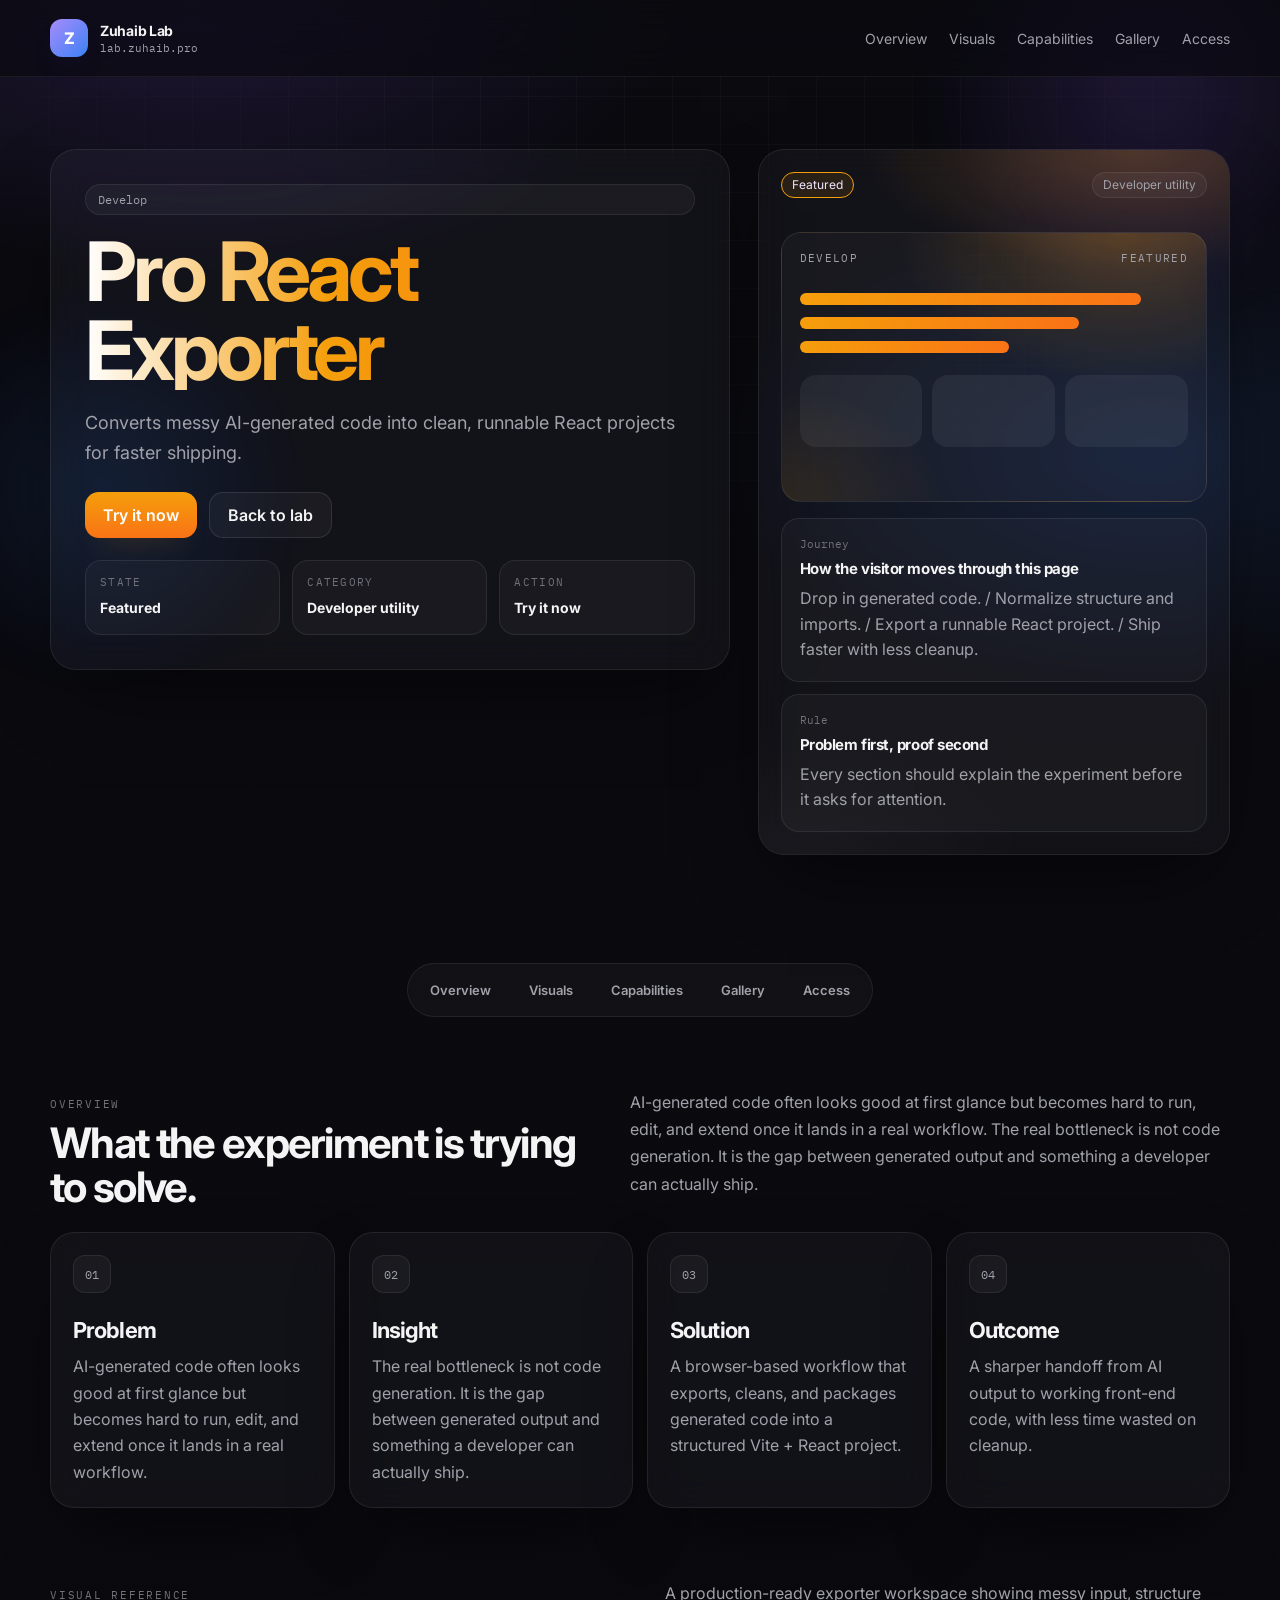
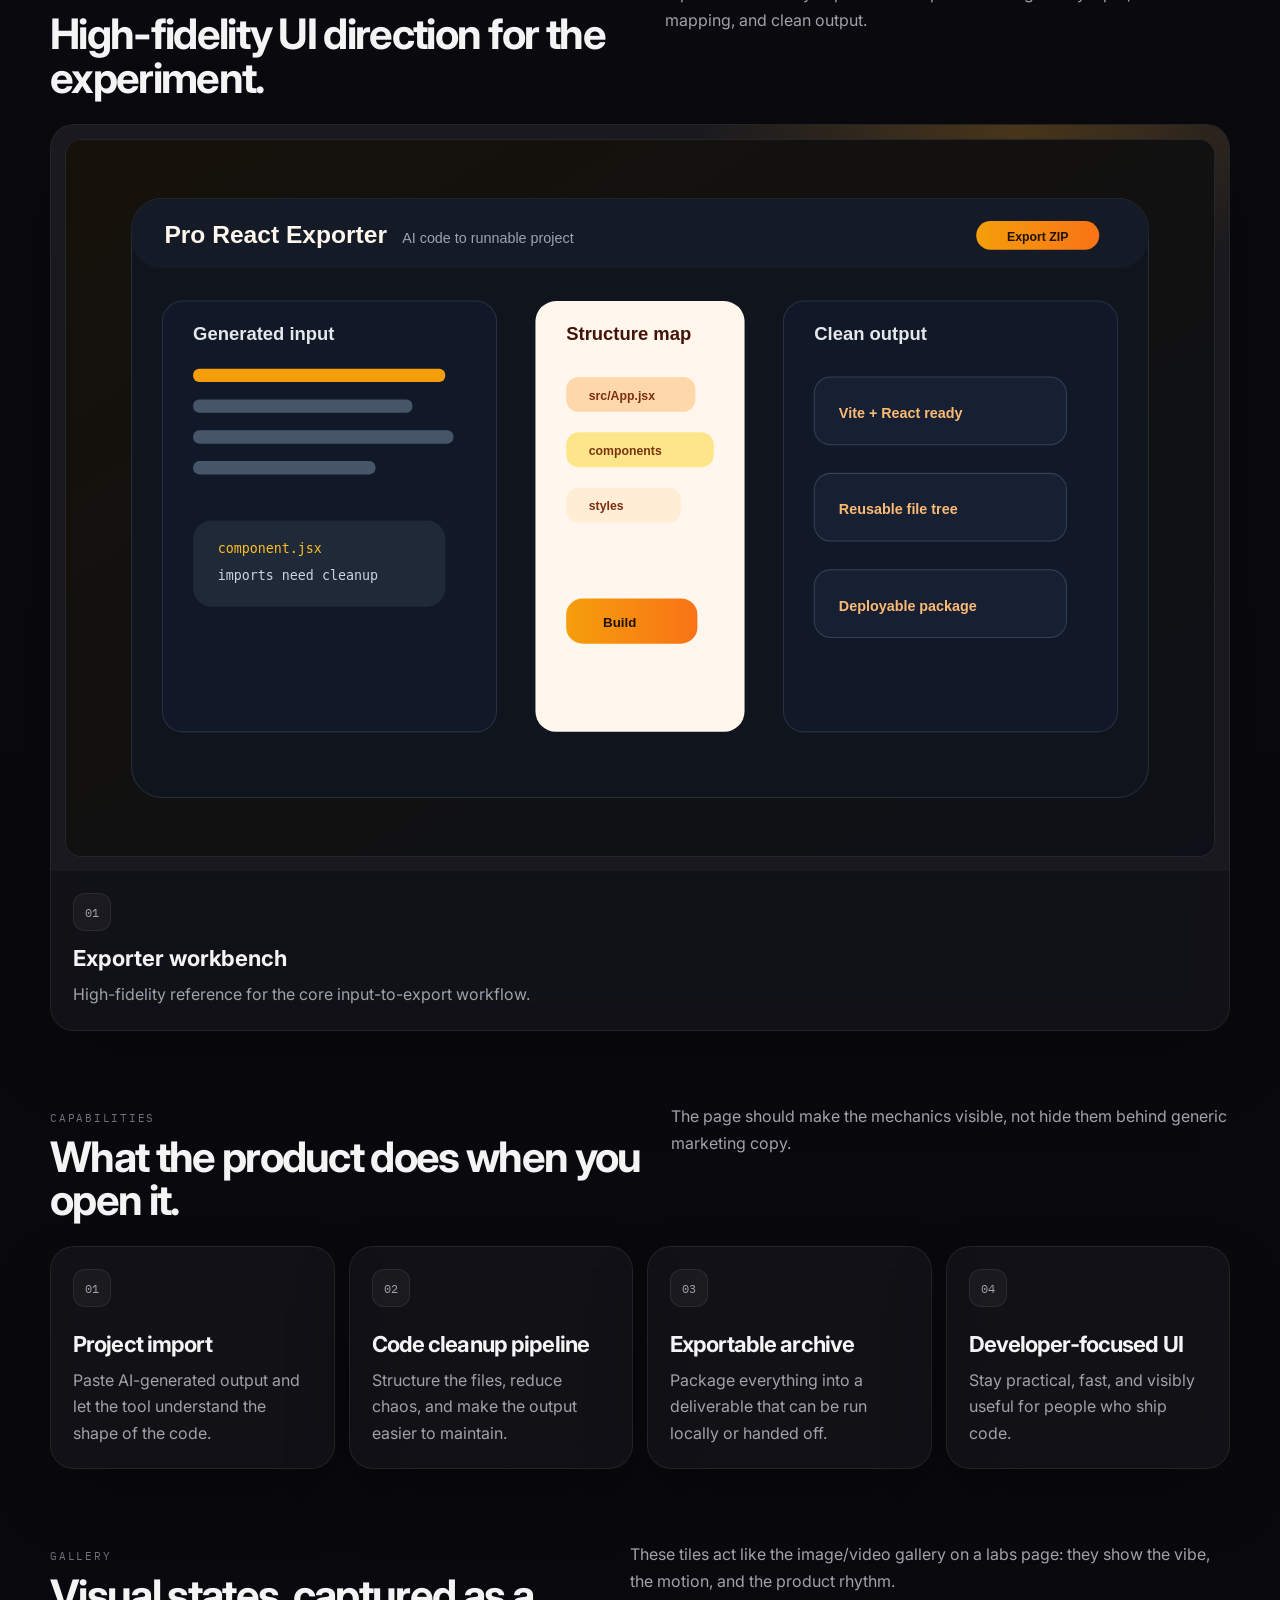
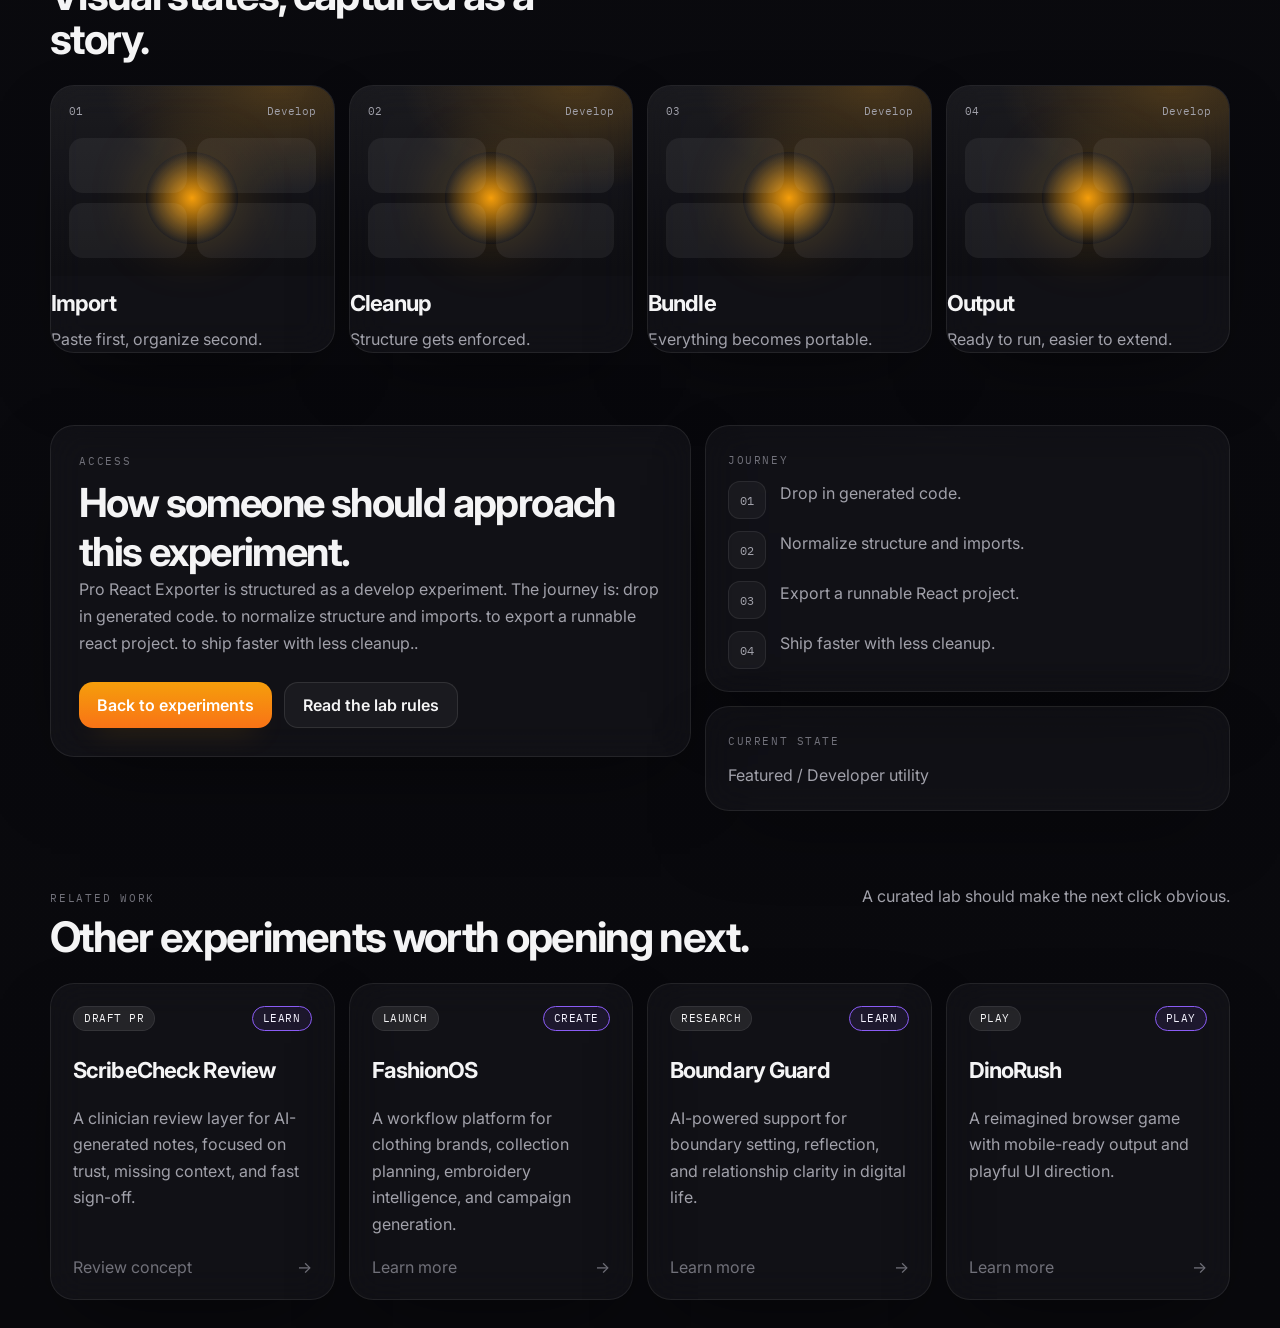
==== commit 456505ac: "Add high fidelity visual references" ====
--- a/project.html
+++ b/project.html
@@ -30,6 +30,7 @@
         </a>
         <nav class="nav">
           <a href="#overview">Overview</a>
+          <a href="#visuals">Visuals</a>
           <a href="#capabilities">Capabilities</a>
           <a href="#gallery">Gallery</a>
           <a href="#access">Access</a>
@@ -89,6 +90,7 @@
       <section class="section project-tabs" aria-label="Project sections">
         <div class="wrap subnav">
           <a href="#overview">Overview</a>
+          <a href="#visuals">Visuals</a>
           <a href="#capabilities">Capabilities</a>
           <a href="#gallery">Gallery</a>
           <a href="#access">Access</a>
@@ -106,6 +108,22 @@
           </div>
 
           <div id="overview-grid" class="overview-grid"></div>
+        </div>
+      </section>
+
+      <section class="section" id="visuals">
+        <div class="wrap">
+          <div class="section-head">
+            <div>
+              <p class="kicker">Visual reference</p>
+              <h2>High-fidelity UI direction for the experiment.</h2>
+            </div>
+            <p class="section-copy" id="project-visuals-copy">
+              Client-style screens that show what the product could become before the build moves deeper.
+            </p>
+          </div>
+
+          <div id="visual-reference-grid" class="visual-reference-grid"></div>
         </div>
       </section>
 
--- a/styles.css
+++ b/styles.css
@@ -943,7 +943,7 @@
 }
 
 .lab-chip--track {
-  background: color-mix(in srgb, var(--card-panel, rgba(139, 92, 246, 0.10)) 88%, transparent);
+  background: var(--card-panel, rgba(139, 92, 246, 0.10));
   border: 1px solid var(--card-accent, #8b5cf6);
   color: #f5f3ff;
 }
@@ -1023,8 +1023,8 @@
   justify-content: space-between;
   overflow: hidden;
   background:
-    radial-gradient(280px 160px at 80% 0%, color-mix(in srgb, var(--preview-a, #8b5cf6) 26%, transparent), transparent 56%),
-    radial-gradient(220px 160px at 0% 100%, color-mix(in srgb, var(--preview-b, #3b82f6) 18%, transparent), transparent 56%),
+    radial-gradient(280px 160px at 80% 0%, var(--preview-glow-a, rgba(139, 92, 246, 0.20)), transparent 56%),
+    radial-gradient(220px 160px at 0% 100%, var(--preview-glow-b, rgba(59, 130, 246, 0.16)), transparent 56%),
     rgba(255, 255, 255, 0.03);
   border: 1px solid rgba(255, 255, 255, 0.08);
 }
@@ -1083,8 +1083,7 @@
 .preview-explore .preview-grid span {
   aspect-ratio: 1.2;
   border-radius: 14px;
-  background:
-    linear-gradient(180deg, color-mix(in srgb, var(--preview-a, #8b5cf6) 68%, white), color-mix(in srgb, var(--preview-b, #3b82f6) 68%, black));
+  background: linear-gradient(180deg, var(--preview-a, #8b5cf6), var(--preview-b, #3b82f6));
 }
 
 .preview-learn .preview-chat {
@@ -1218,6 +1217,58 @@
   grid-template-columns: repeat(4, minmax(0, 1fr));
 }
 
+.visual-reference-grid {
+  display: grid;
+  grid-template-columns: repeat(2, minmax(0, 1fr));
+  gap: 18px;
+}
+
+.visual-reference-card {
+  backdrop-filter: blur(18px) saturate(140%);
+  background: rgba(255, 255, 255, 0.035);
+  border: 1px solid rgba(255, 255, 255, 0.08);
+  border-radius: 24px;
+  box-shadow: var(--shadow);
+  overflow: hidden;
+}
+
+.visual-reference-card:only-child {
+  grid-column: 1 / -1;
+}
+
+.visual-reference-media {
+  margin: 0;
+  padding: 14px;
+  background:
+    radial-gradient(520px 260px at 82% 0%, var(--project-glow, rgba(139, 92, 246, 0.2)), transparent 62%),
+    rgba(255, 255, 255, 0.03);
+}
+
+.visual-reference-media img {
+  display: block;
+  width: 100%;
+  aspect-ratio: 16 / 10;
+  object-fit: cover;
+  border-radius: 16px;
+  border: 1px solid rgba(255, 255, 255, 0.1);
+  background: #0b0d14;
+}
+
+.visual-reference-copy {
+  padding: 22px;
+}
+
+.visual-reference-copy h3 {
+  margin: 14px 0 0;
+  font-size: 22px;
+}
+
+.visual-reference-copy p {
+  margin: 10px 0 0;
+  color: var(--text-soft);
+  line-height: 1.65;
+}
+
 .capabilities-grid {
   grid-template-columns: repeat(4, minmax(0, 1fr));
 }
@@ -1356,8 +1407,8 @@
   padding: 18px;
   overflow: hidden;
   background:
-    radial-gradient(360px 240px at 80% 0%, color-mix(in srgb, var(--project-preview-a, #8b5cf6) 30%, transparent), transparent 62%),
-    radial-gradient(260px 180px at 0% 100%, color-mix(in srgb, var(--project-preview-b, #3b82f6) 22%, transparent), transparent 62%),
+    radial-gradient(360px 240px at 80% 0%, var(--project-preview-glow-a, rgba(139, 92, 246, 0.22)), transparent 62%),
+    radial-gradient(260px 180px at 0% 100%, var(--project-preview-glow-b, rgba(59, 130, 246, 0.18)), transparent 62%),
     rgba(255, 255, 255, 0.03);
   border: 1px solid rgba(255, 255, 255, 0.08);
 }
@@ -1519,6 +1570,7 @@
   .experiment-grid,
   .insight-grid,
   .overview-grid,
+  .visual-reference-grid,
   .capabilities-grid,
   .gallery-grid,
   .access-grid,
@@ -1552,6 +1604,7 @@
   .experiment-grid,
   .insight-grid,
   .overview-grid,
+  .visual-reference-grid,
   .capabilities-grid,
   .gallery-grid,
   .access-grid,
